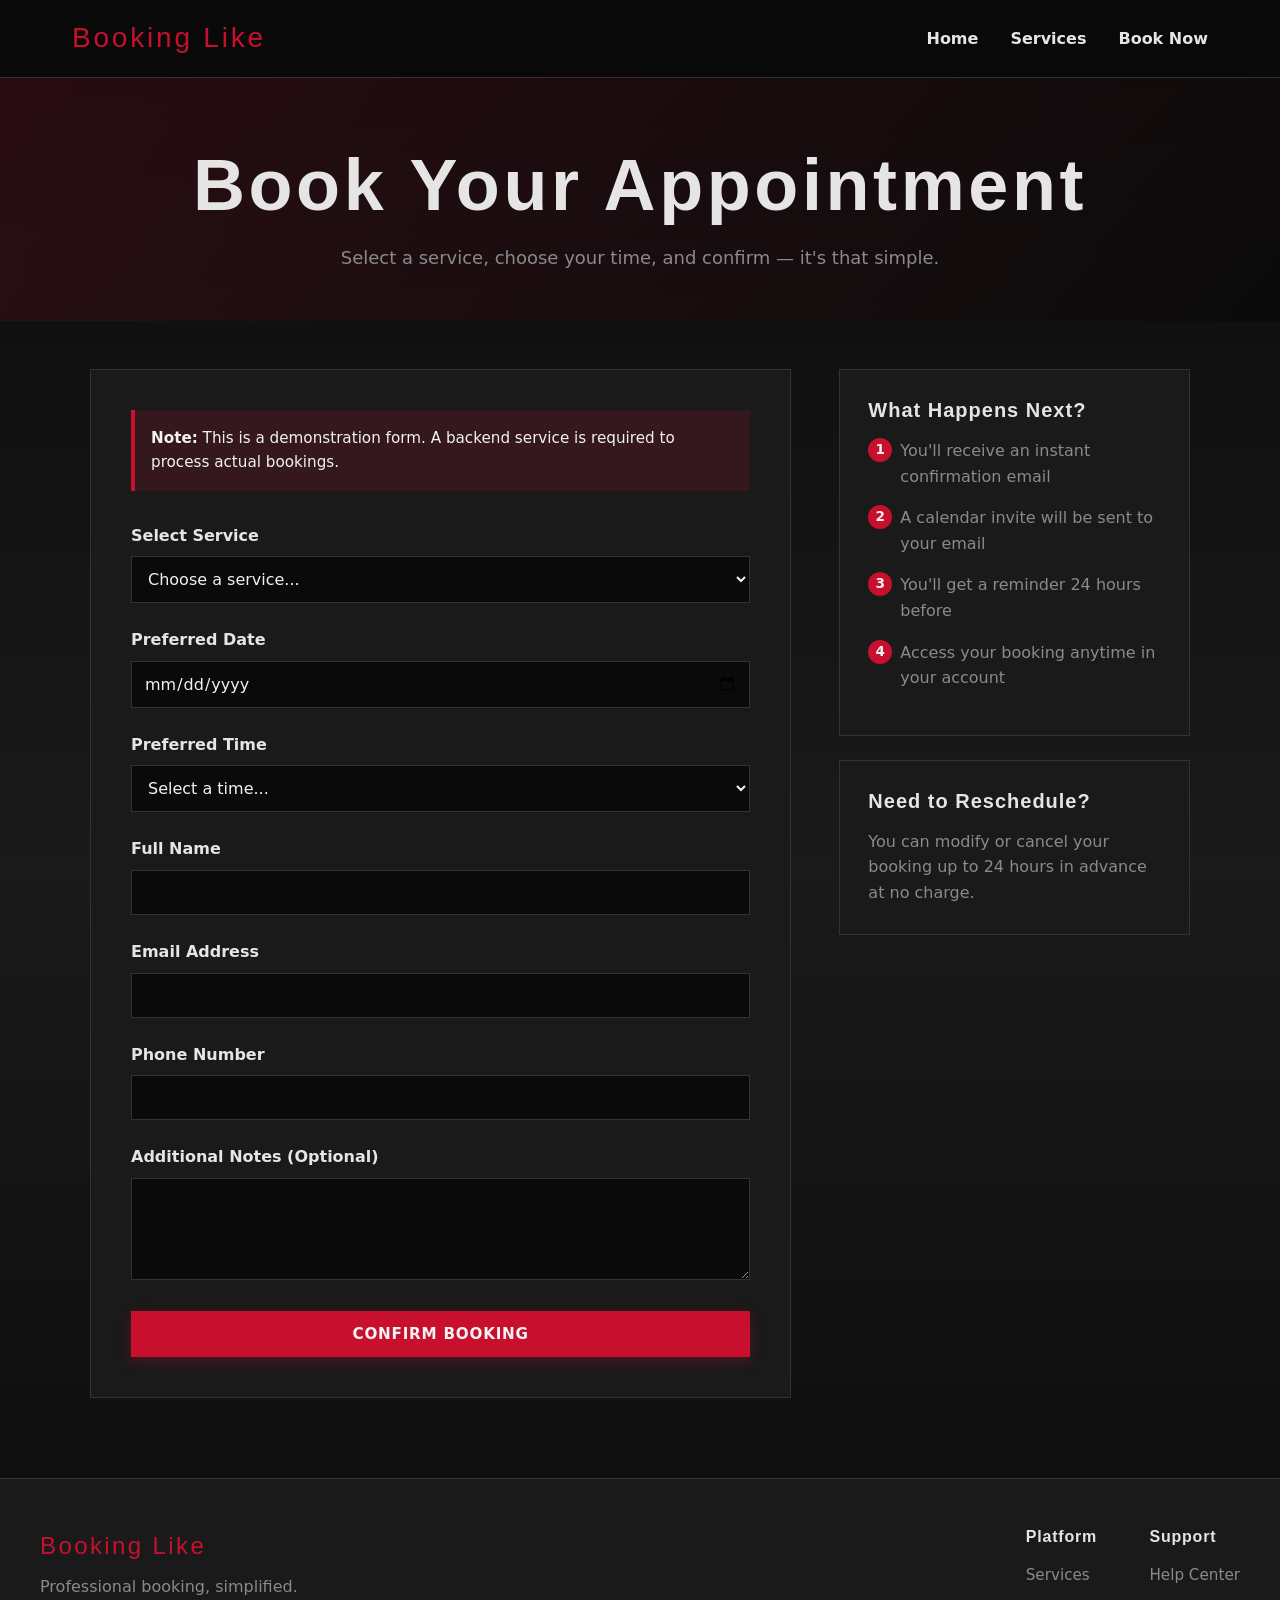
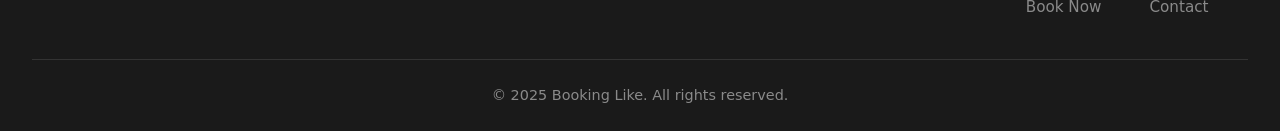
==== book-now.html @ bf28bd79 "Initial build by Idea to Life" ====
<!DOCTYPE html>
<html lang="en">
<head>
<meta charset="UTF-8">
<meta name="viewport" content="width=device-width, initial-scale=1.0">
<title>Book Now – Booking Like</title>
<link rel="stylesheet" href="styles.css">
</head>
<body>
<nav class="navbar">
<div class="nav-container">
<a href="index.html" class="logo">Booking Like</a>
<div class="nav-links">
<a href="index.html">Home</a>
<a href="services.html">Services</a>
<a href="book-now.html">Book Now</a>
</div>
</div>
</nav>
<main>
<section class="page-hero">
<h1>Book Your Appointment</h1>
<p>Select a service, choose your time, and confirm — it's that simple.</p>
</section>
<section class="booking-section">
<div class="booking-container">
<form class="booking-form" id="bookingForm">
<div class="form-notice">
<strong>Note:</strong> This is a demonstration form. A backend service is required to process actual bookings.
</div>
<div class="form-group">
<label for="service">Select Service</label>
<select id="service" name="service" required>
<option value="">Choose a service...</option>
<option value="consultation">Consultation Session – $120</option>
<option value="express">Express Service – $75</option>
<option value="extended">Extended Package – $200</option>
<option value="workshop">Group Workshop – $450</option>
</select>
</div>
<div class="form-group">
<label for="date">Preferred Date</label>
<input type="date" id="date" name="date" required>
</div>
<div class="form-group">
<label for="time">Preferred Time</label>
<select id="time" name="time" required>
<option value="">Select a time...</option>
<option value="09:00">9:00 AM</option>
<option value="10:00">10:00 AM</option>
<option value="11:00">11:00 AM</option>
<option value="13:00">1:00 PM</option>
<option value="14:00">2:00 PM</option>
<option value="15:00">3:00 PM</option>
<option value="16:00">4:00 PM</option>
</select>
</div>
<div class="form-group">
<label for="name">Full Name</label>
<input type="text" id="name" name="name" required>
</div>
<div class="form-group">
<label for="email">Email Address</label>
<input type="email" id="email" name="email" required>
</div>
<div class="form-group">
<label for="phone">Phone Number</label>
<input type="tel" id="phone" name="phone">
</div>
<div class="form-group">
<label for="notes">Additional Notes (Optional)</label>
<textarea id="notes" name="notes" rows="4"></textarea>
</div>
<button type="submit" class="btn btn-primary btn-block">Confirm Booking</button>
</form>
<div class="booking-sidebar">
<div class="info-card">
<h3>What Happens Next?</h3>
<ol class="process-list">
<li>You'll receive an instant confirmation email</li>
<li>A calendar invite will be sent to your email</li>
<li>You'll get a reminder 24 hours before</li>
<li>Access your booking anytime in your account</li>
</ol>
</div>
<div class="info-card">
<h3>Need to Reschedule?</h3>
<p>You can modify or cancel your booking up to 24 hours in advance at no charge.</p>
</div>
</div>
</div>
</section>
</main>
<footer class="footer">
<div class="footer-content">
<div class="footer-brand">
<div class="logo">Booking Like</div>
<p>Professional booking, simplified.</p>
</div>
<div class="footer-links">
<div class="footer-col">
<h4>Platform</h4>
<a href="services.html">Services</a>
<a href="book-now.html">Book Now</a>
</div>
<div class="footer-col">
<h4>Support</h4>
<a href="#">Help Center</a>
<a href="#">Contact</a>
</div>
</div>
</div>
<div class="footer-bottom">
<p>&copy; 2025 Booking Like. All rights reserved.</p>
</div>
</footer>
<script src="script.js"></script>
</body>
</html>
---- styles.css ----
:root {
--primary: #e5e5e5;
--secondary: #8a8a8a;
--accent: #c8102e;
--background: #0a0a0a;
--foreground: #f2f2f2;
--surface: #1a1a1a;
--surface-light: #2a2a2a;
--border: #333;
--shadow: rgba(200, 16, 46, 0.3);
}

* {
margin: 0;
padding: 0;
box-sizing: border-box;
}

html {
font-size: 16px;
}

body {
font-family: "Source Sans 3", "Segoe UI", system-ui, -apple-system, sans-serif;
background: var(--background);
background-image: linear-gradient(180deg, #0a0a0a 0%, #1a1a1a 50%, #0a0a0a 100%);
color: var(--foreground);
line-height: 1.6;
min-height: 100vh;
}

h1, h2, h3, h4, h5, h6 {
font-family: "Bebas Neue", "Impact", "Arial Black", sans-serif;
letter-spacing: 0.05em;
line-height: 1.2;
color: var(--primary);
}

h1 { font-size: clamp(2.5rem, 6vw, 4.5rem); }
h2 { font-size: clamp(2rem, 4vw, 3rem); }
h3 { font-size: clamp(1.5rem, 3vw, 2rem); }
h4 { font-size: 1.25rem; }

a {
color: var(--accent);
text-decoration: none;
transition: color 0.3s ease;
}

a:hover {
color: var(--primary);
}

.navbar {
background: rgba(10, 10, 10, 0.95);
backdrop-filter: blur(10px);
border-bottom: 1px solid var(--border);
position: sticky;
top: 0;
z-index: 100;
}

.nav-container {
max-width: 1200px;
margin: 0 auto;
padding: 1rem 2rem;
display: flex;
justify-content: space-between;
align-items: center;
}

.logo {
font-family: "Bebas Neue", sans-serif;
font-size: 1.75rem;
letter-spacing: 0.1em;
color: var(--accent);
}

.logo:hover {
color: var(--primary);
}

.nav-links {
display: flex;
gap: 2rem;
}

.nav-links a {
color: var(--primary);
font-weight: 600;
position: relative;
}

.nav-links a::after {
content: '';
position: absolute;
bottom: -4px;
left: 0;
width: 0;
height: 2px;
background: var(--accent);
transition: width 0.3s ease;
}

.nav-links a:hover::after {
width: 100%;
}

.hero {
min-height: 85vh;
display: grid;
grid-template-columns: 1fr 1fr;
gap: 3rem;
align-items: center;
padding: 4rem 2rem;
max-width: 1200px;
margin: 0 auto;
background: linear-gradient(135deg, rgba(200, 16, 46, 0.15) 0%, rgba(10, 10, 10, 0.8) 100%);
}

.hero-content h1 {
margin-bottom: 1.5rem;
text-transform: uppercase;
}

.hero-subtitle {
font-size: 1.25rem;
color: var(--secondary);
margin-bottom: 2.5rem;
max-width: 540px;
line-height: 1.7;
}

.hero-cta {
display: flex;
gap: 1rem;
flex-wrap: wrap;
}

.hero-visual svg {
width: 100%;
max-width: 400px;
height: auto;
}

.btn {
display: inline-block;
padding: 0.875rem 2rem;
font-weight: 700;
text-transform: uppercase;
letter-spacing: 0.05em;
transition: all 0.3s ease;
cursor: pointer;
border: none;
font-size: 0.95rem;
font-family: inherit;
}

.btn-primary {
background: var(--accent);
color: var(--foreground);
box-shadow: 0 4px 12px var(--shadow);
}

.btn-primary:hover {
background: #a00d25;
box-shadow: 0 6px 20px var(--shadow);
transform: translateY(-2px);
}

.btn-secondary {
background: transparent;
color: var(--primary);
border: 2px solid var(--primary);
}

.btn-secondary:hover {
background: var(--primary);
color: var(--background);
}

.btn-accent {
background: var(--surface-light);
color: var(--accent);
border: 2px solid var(--accent);
}

.btn-accent:hover {
background: var(--accent);
color: var(--foreground);
}

.btn-block {
width: 100%;
}

section {
padding: 5rem 2rem;
}

.section-header {
text-align: center;
max-width: 700px;
margin: 0 auto 4rem;
}

.section-header p {
font-size: 1.125rem;
color: var(--secondary);
margin-top: 1rem;
}

.features {
background: linear-gradient(180deg, #0a0a0a 0%, #1a1a1a 100%);
}

.feature-grid {
display: grid;
grid-template-columns: repeat(auto-fit, minmax(260px, 1fr));
gap: 2rem;
max-width: 1200px;
margin: 0 auto;
}

.feature-card {
background: var(--surface);
border: 1px solid var(--border);
padding: 2rem;
transition: all 0.3s ease;
}

.feature-card:hover {
border-color: var(--accent);
transform: translateY(-4px);
box-shadow: 0 8px 24px rgba(200, 16, 46, 0.2);
}

.feature-icon {
width: 60px;
height: 60px;
margin-bottom: 1.5rem;
}

.feature-icon svg {
width: 100%;
height: 100%;
}

.feature-card h3 {
margin-bottom: 1rem;
color: var(--primary);
}

.feature-card p {
color: var(--secondary);
line-height: 1.7;
}

.social-proof {
background: linear-gradient(135deg, rgba(200, 16, 46, 0.1) 0%, rgba(10, 10, 10, 0.9) 100%);
}

.proof-content {
max-width: 1000px;
margin: 0 auto;
text-align: center;
}

.proof-content h2 {
margin-bottom: 3rem;
}

.testimonial-grid {
display: grid;
grid-template-columns: repeat(auto-fit, minmax(280px, 1fr));
gap: 2rem;
margin-top: 3rem;
}

.testimonial {
background: var(--surface);
border-left: 4px solid var(--accent);
padding: 2rem;
text-align: left;
}

.stars {
color: var(--accent);
font-size: 1.25rem;
margin-bottom: 1rem;
}

.testimonial p {
font-size: 1.05rem;
line-height: 1.7;
margin-bottom: 1rem;
color: var(--foreground);
font-style: italic;
}

.author {
color: var(--secondary);
font-size: 0.95rem;
font-weight: 600;
}

.cta-final, .cta-section {
background: var(--background);
text-align: center;
}

.cta-box {
background: linear-gradient(135deg, rgba(200, 16, 46, 0.2) 0%, rgba(26, 26, 26, 0.8) 100%);
border: 2px solid var(--accent);
padding: 3rem 2rem;
max-width: 700px;
margin: 0 auto;
}

.cta-box h2 {
margin-bottom: 1rem;
}

.cta-box p {
font-size: 1.125rem;
color: var(--secondary);
margin-bottom: 2rem;
}

.footer {
background: var(--surface);
border-top: 1px solid var(--border);
padding: 3rem 2rem 1.5rem;
}

.footer-content {
max-width: 1200px;
margin: 0 auto;
display: grid;
grid-template-columns: 1fr 1fr;
gap: 3rem;
margin-bottom: 2rem;
}

.footer-brand .logo {
font-size: 1.5rem;
margin-bottom: 0.5rem;
display: block;
}

.footer-brand p {
color: var(--secondary);
}

.footer-links {
display: flex;
gap: 3rem;
justify-content: flex-end;
}

.footer-col h4 {
color: var(--primary);
margin-bottom: 1rem;
font-size: 1rem;
}

.footer-col a {
display: block;
color: var(--secondary);
margin-bottom: 0.5rem;
font-size: 0.95rem;
}

.footer-col a:hover {
color: var(--accent);
}

.footer-bottom {
border-top: 1px solid var(--border);
padding-top: 1.5rem;
text-align: center;
color: var(--secondary);
font-size: 0.9rem;
}

.page-hero {
text-align: center;
padding: 4rem 2rem 3rem;
background: linear-gradient(135deg, rgba(200, 16, 46, 0.15) 0%, rgba(10, 10, 10, 0.9) 100%);
}

.page-hero h1 {
margin-bottom: 1rem;
}

.page-hero p {
font-size: 1.125rem;
color: var(--secondary);
max-width: 600px;
margin: 0 auto;
}

.services-list {
max-width: 900px;
margin: 0 auto;
padding: 3rem 2rem;
}

.service-item {
background: var(--surface);
border: 1px solid var(--border);
padding: 2rem;
margin-bottom: 1.5rem;
display: flex;
justify-content: space-between;
align-items: center;
gap: 2rem;
transition: all 0.3s ease;
}

.service-item:hover {
border-color: var(--accent);
box-shadow: 0 4px 16px rgba(200, 16, 46, 0.2);
}

.service-info h3 {
margin-bottom: 0.75rem;
}

.service-info p {
color: var(--secondary);
margin-bottom: 1rem;
line-height: 1.6;
}

.service-meta {
display: flex;
gap: 2rem;
font-size: 0.95rem;
}

.duration {
color: var(--secondary);
}

.price {
color: var(--accent);
font-weight: 700;
font-size: 1.25rem;
}

.booking-section {
padding: 3rem 2rem 5rem;
}

.booking-container {
max-width: 1100px;
margin: 0 auto;
display: grid;
grid-template-columns: 2fr 1fr;
gap: 3rem;
}

.booking-form {
background: var(--surface);
border: 1px solid var(--border);
padding: 2.5rem;
}

.form-notice {
background: rgba(200, 16, 46, 0.15);
border-left: 4px solid var(--accent);
padding: 1rem;
margin-bottom: 2rem;
color: var(--foreground);
font-size: 0.95rem;
}

.form-group {
margin-bottom: 1.5rem;
}

.form-group label {
display: block;
margin-bottom: 0.5rem;
color: var(--primary);
font-weight: 600;
}

.form-group input,
.form-group select,
.form-group textarea {
width: 100%;
padding: 0.75rem;
background: var(--background);
border: 1px solid var(--border);
color: var(--foreground);
font-family: inherit;
font-size: 1rem;
transition: border-color 0.3s ease;
}

.form-group input:focus,
.form-group select:focus,
.form-group textarea:focus {
outline: none;
border-color: var(--accent);
}

.form-group textarea {
resize: vertical;
}

.booking-sidebar {
display: flex;
flex-direction: column;
gap: 1.5rem;
}

.info-card {
background: var(--surface);
border: 1px solid var(--border);
padding: 1.75rem;
}

.info-card h3 {
margin-bottom: 1rem;
font-size: 1.25rem;
}

.info-card p {
color: var(--secondary);
line-height: 1.6;
}

.process-list {
list-style: none;
counter-reset: step;
}

.process-list li {
counter-increment: step;
margin-bottom: 1rem;
color: var(--secondary);
padding-left: 2rem;
position: relative;
}

.process-list li::before {
content: counter(step);
position: absolute;
left: 0;
top: 0;
background: var(--accent);
color: var(--foreground);
width: 24px;
height: 24px;
border-radius: 50%;
display: flex;
align-items: center;
justify-content: center;
font-size: 0.85rem;
font-weight: 700;
}

@media (max-width: 768px) {
.hero {
grid-template-columns: 1fr;
text-align: center;
padding: 3rem 1.5rem;
}

.hero-visual {
display: none;
}

.hero-cta {
justify-content: center;
}

.nav-links {
gap: 1rem;
}

.footer-content {
grid-template-columns: 1fr;
text-align: center;
}

.footer-links {
justify-content: center;
}

.service-item {
flex-direction: column;
align-items: flex-start;
}

.booking-container {
grid-template-columns: 1fr;
}

section {
padding: 3rem 1.5rem;
}
}
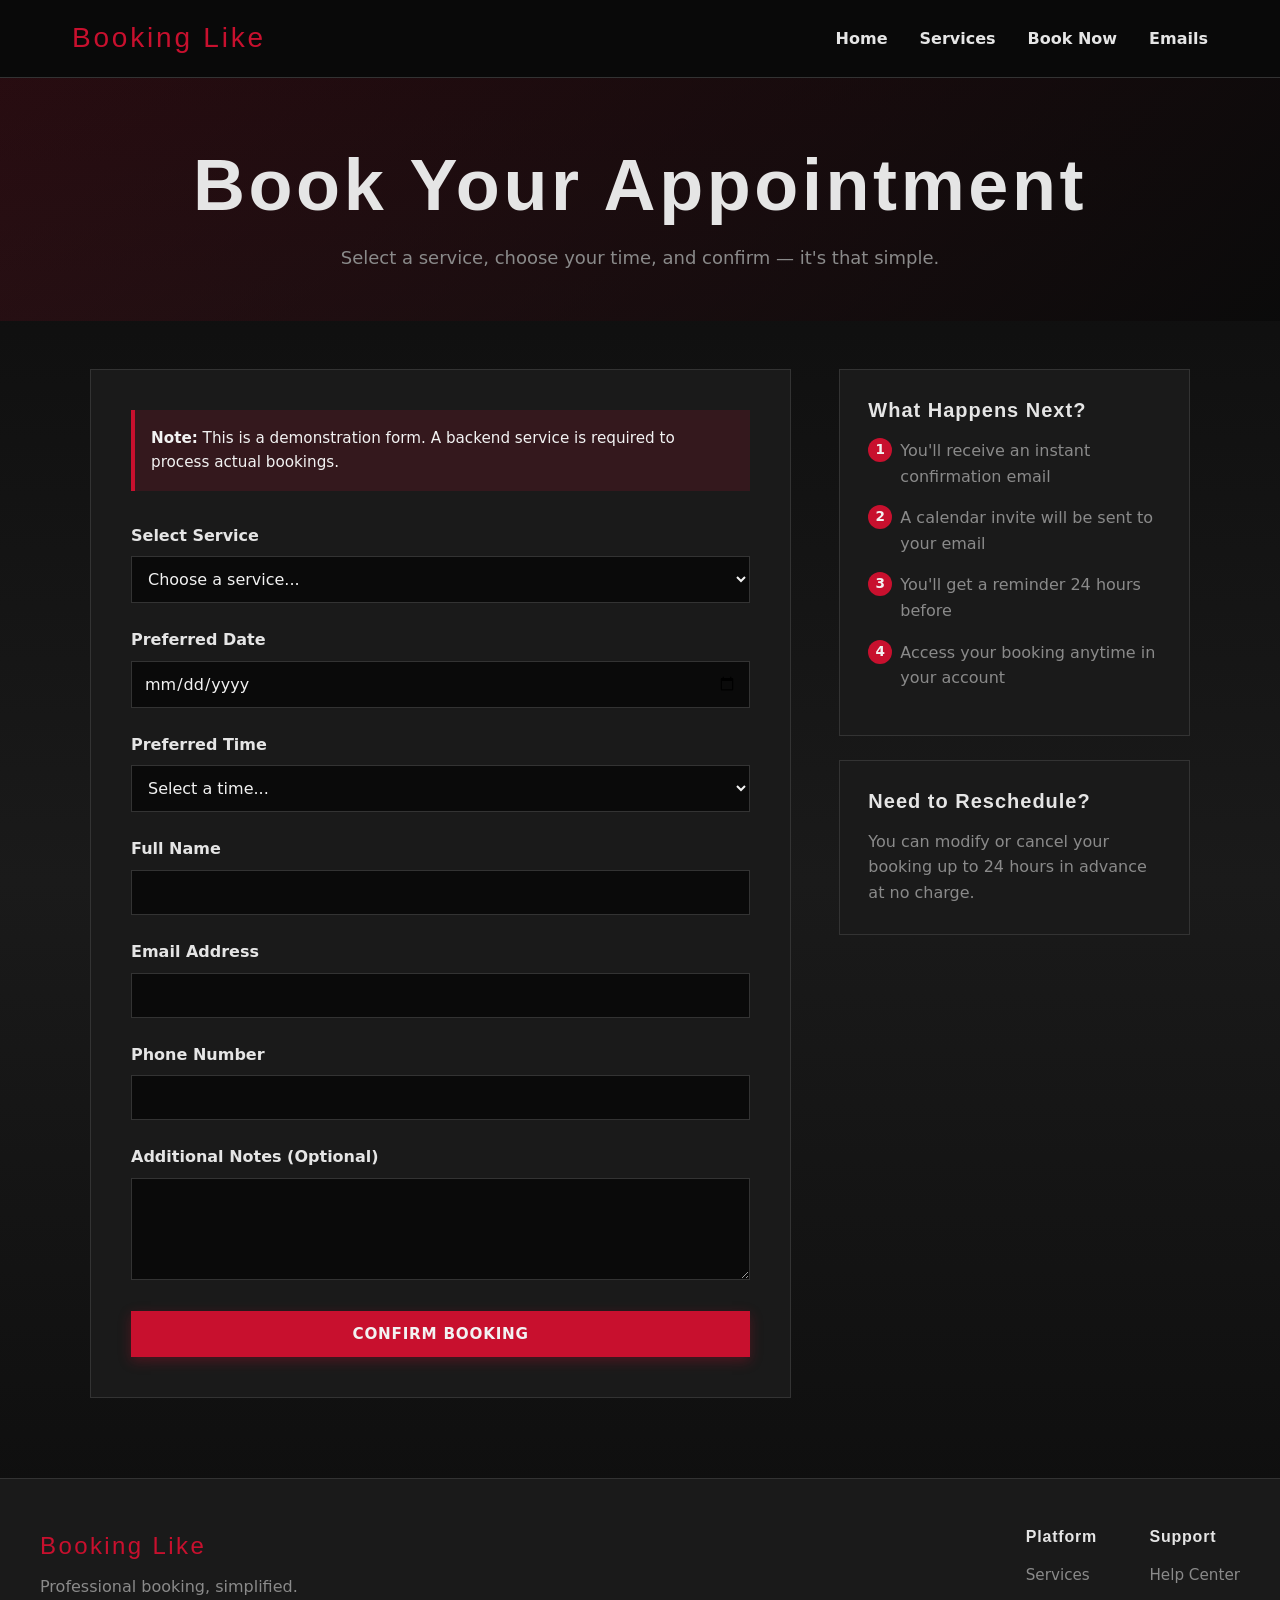
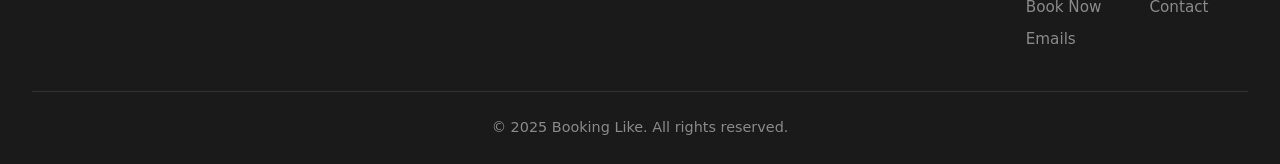
==== commit 48b29c49: "Change: Add failed-payment recovery emails. Payment flows exist but… (Idea to Life)" ====
--- a/book-now.html
+++ b/book-now.html
@@ -14,6 +14,7 @@
 <a href="index.html">Home</a>
 <a href="services.html">Services</a>
 <a href="book-now.html">Book Now</a>
+<a href="emails.html">Emails</a>
 </div>
 </div>
 </nav>
@@ -102,6 +103,7 @@
 <h4>Platform</h4>
 <a href="services.html">Services</a>
 <a href="book-now.html">Book Now</a>
+<a href="emails.html">Emails</a>
 </div>
 <div class="footer-col">
 <h4>Support</h4>
--- a/styles.css
+++ b/styles.css
@@ -563,6 +563,133 @@
 font-weight: 700;
 }
 
+.email-templates {
+background: var(--background);
+padding: 3rem 2rem;
+}
+
+.template-container {
+max-width: 900px;
+margin: 0 auto;
+display: flex;
+flex-direction: column;
+gap: 2.5rem;
+}
+
+.template-card {
+background: var(--surface);
+border: 1px solid var(--border);
+padding: 2rem;
+}
+
+.template-card h3 {
+margin-bottom: 1rem;
+color: var(--accent);
+}
+
+.template-meta {
+display: flex;
+gap: 2rem;
+margin-bottom: 1.5rem;
+flex-wrap: wrap;
+}
+
+.template-meta span {
+font-size: 0.9rem;
+color: var(--secondary);
+}
+
+.timing {
+font-weight: 600;
+}
+
+.template-preview {
+background: var(--background);
+border: 1px solid var(--border);
+padding: 1.5rem;
+margin-top: 1rem;
+}
+
+.email-subject {
+font-weight: 700;
+color: var(--primary);
+margin-bottom: 1rem;
+padding-bottom: 0.75rem;
+border-bottom: 1px solid var(--border);
+}
+
+.email-body {
+color: var(--foreground);
+line-height: 1.7;
+}
+
+.email-body p {
+margin-bottom: 1rem;
+}
+
+.email-body ul {
+margin: 1rem 0 1rem 1.5rem;
+color: var(--secondary);
+}
+
+.email-body ul li {
+margin-bottom: 0.5rem;
+}
+
+.email-cta {
+display: inline-block;
+background: var(--accent);
+color: var(--foreground);
+padding: 0.75rem 1.5rem;
+margin: 1rem 0;
+font-weight: 700;
+text-transform: uppercase;
+letter-spacing: 0.05em;
+font-size: 0.9rem;
+}
+
+.email-cta:hover {
+background: #a00d25;
+}
+
+.implementation-notes {
+background: linear-gradient(135deg, rgba(200, 16, 46, 0.1) 0%, rgba(10, 10, 10, 0.9) 100%);
+padding: 4rem 2rem;
+}
+
+.notes-container {
+max-width: 900px;
+margin: 0 auto;
+}
+
+.notes-container h2 {
+text-align: center;
+margin-bottom: 3rem;
+}
+
+.note-card {
+background: var(--surface);
+border-left: 4px solid var(--accent);
+padding: 2rem;
+margin-bottom: 2rem;
+}
+
+.note-card h4 {
+color: var(--primary);
+margin-bottom: 1rem;
+}
+
+.note-card ul {
+list-style: disc;
+margin-left: 1.5rem;
+color: var(--secondary);
+}
+
+.note-card ul li {
+margin-bottom: 0.75rem;
+line-height: 1.6;
+}
+
 @media (max-width: 768px) {
 .hero {
 grid-template-columns: 1fr;
@@ -580,6 +707,7 @@
 
 .nav-links {
 gap: 1rem;
+font-size: 0.9rem;
 }
 
 .footer-content {
@@ -600,6 +728,11 @@
 grid-template-columns: 1fr;
 }
 
+.template-meta {
+flex-direction: column;
+gap: 0.5rem;
+}
+
 section {
 padding: 3rem 1.5rem;
 }
